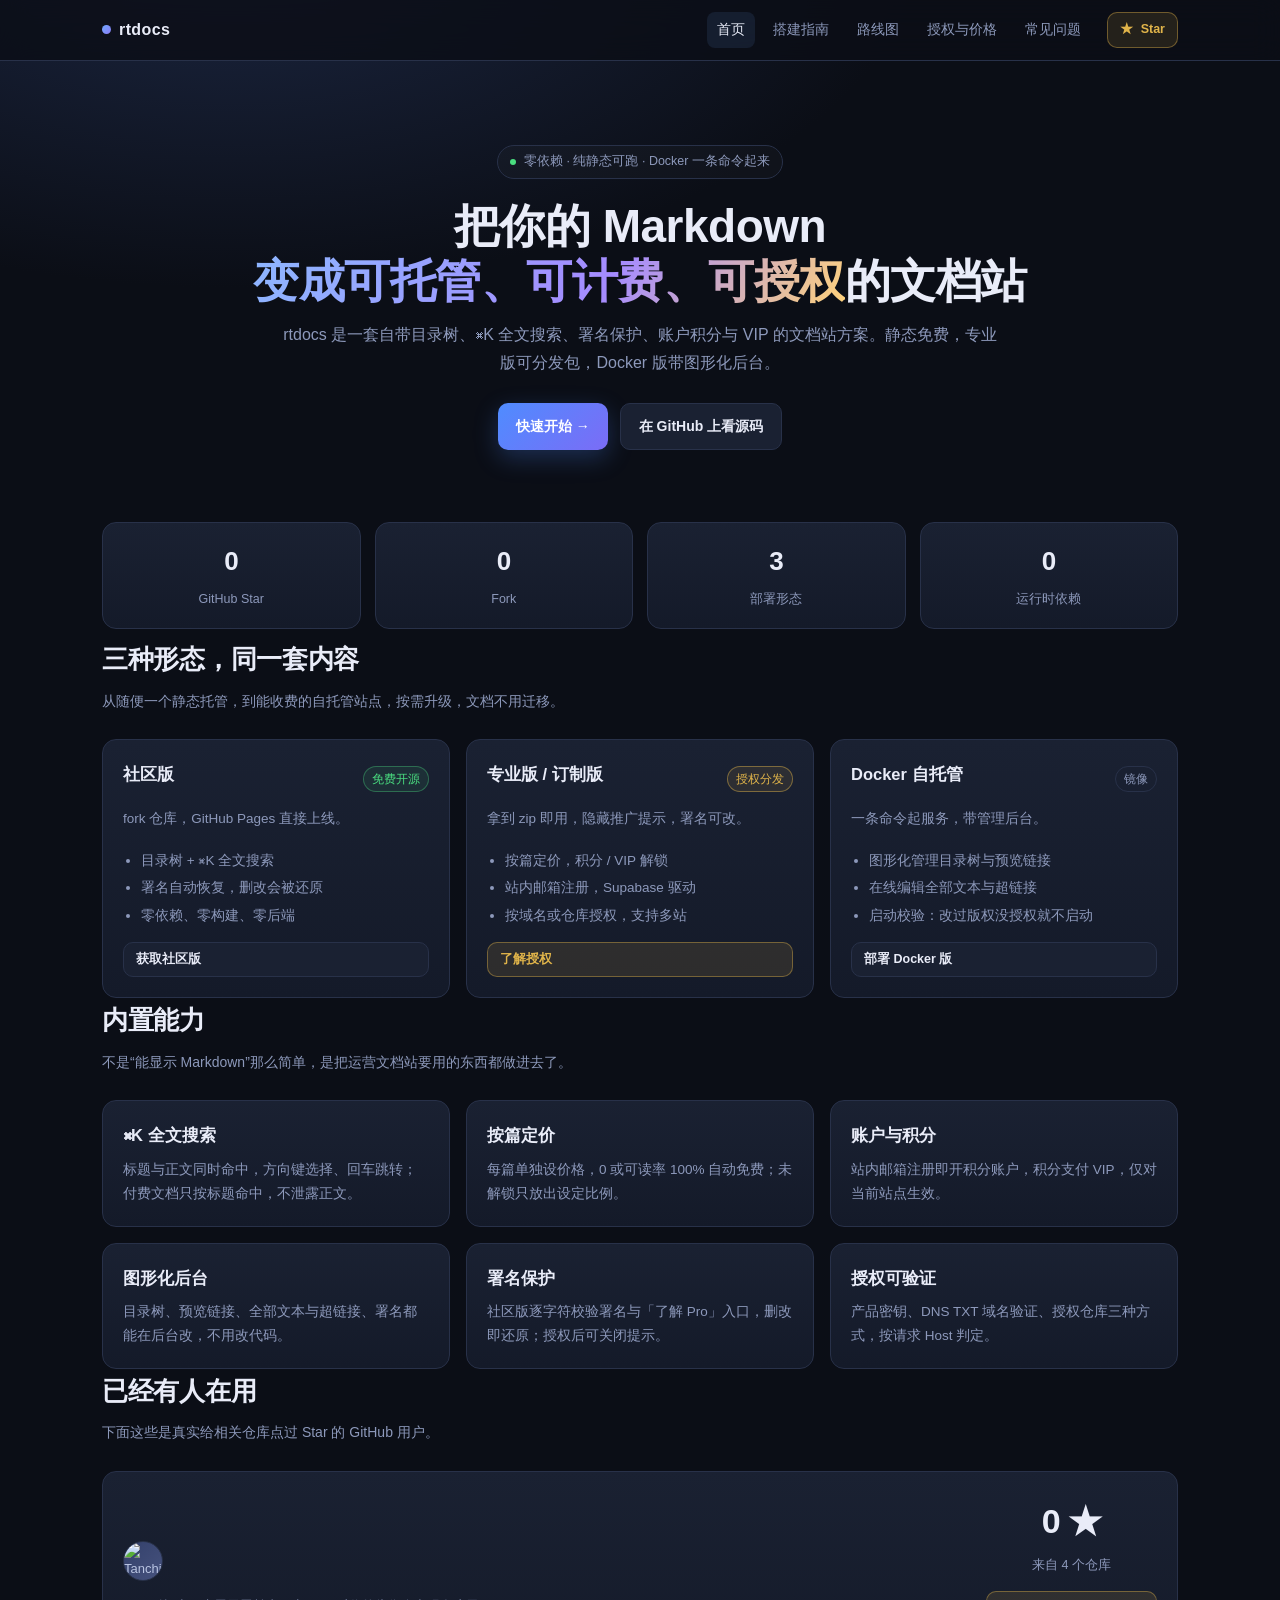
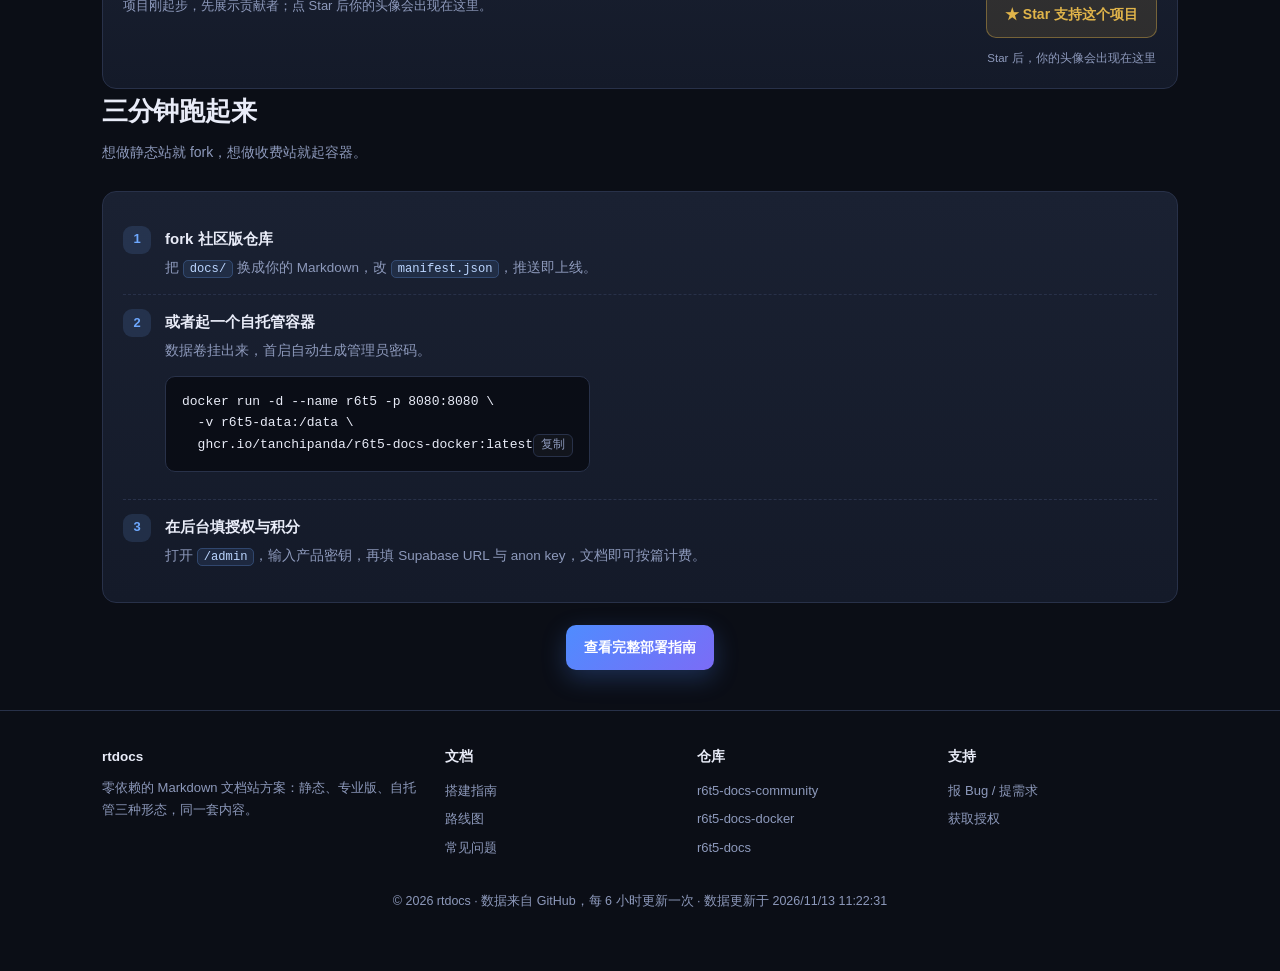
==== index.html @ aa40203c "feat: 项目官网首版 - 首页：定位、实时数字、三形态、特性、Star 墙、三分钟上手 - 内容页：搭建指南、路线图、授权与价格、常见问题 - data/repos.json + stats wo" ====
<!DOCTYPE html>
<html lang="zh-CN">
<head>
<meta charset="UTF-8">
<meta name="viewport" content="width=device-width, initial-scale=1.0">
<title>rtdocs · 把 Markdown 变成可托管、可计费、可授权的文档站</title>
<meta name="description" content="rtdocs（r6t5-docs）是一套零依赖的 Markdown 文档站方案：静态免费版、专业版分发包、Docker 自托管版，内置全文搜索、账户积分、VIP 与图形化管理后台。">
<meta property="og:title" content="rtdocs · Markdown 文档站方案">
<meta property="og:description" content="静态 / 专业版 / Docker 三形态，内置搜索、积分与 VIP、管理后台。">
<meta property="og:type" content="website">
<link rel="stylesheet" href="assets/style.css">
</head>
<body>

<nav class="nav">
  <div class="nav-inner">
    <a class="brand" href="index.html"><span class="dot"></span>rtdocs</a>
    <a class="navlink" href="index.html">首页</a>
    <a class="navlink" href="guide.html">搭建指南</a>
    <a class="navlink" href="roadmap.html">路线图</a>
    <a class="navlink" href="pricing.html">授权与价格</a>
    <a class="navlink" href="faq.html">常见问题</a>
    <a class="btn sm gold ghbtn" id="starBtn" href="https://github.com/TanchiPanda/r6t5-docs-community" target="_blank" rel="noopener">★ <span id="starBtnNum">Star</span></a>
  </div>
</nav>

<header class="hero wrap">
  <span class="pill"><span class="live"></span>零依赖 · 纯静态可跑 · Docker 一条命令起来</span>
  <h1>把你的 Markdown<br><span class="grad">变成可托管、可计费、可授权</span>的文档站</h1>
  <p class="lede">rtdocs 是一套自带目录树、⌘K 全文搜索、署名保护、账户积分与 VIP 的文档站方案。静态免费，专业版可分发包，Docker 版带图形化后台。</p>
  <div class="cta">
    <a class="btn primary" href="guide.html">快速开始 →</a>
    <a class="btn" href="https://github.com/TanchiPanda/r6t5-docs-community" target="_blank" rel="noopener">在 GitHub 上看源码</a>
  </div>
</header>

<div class="wrap">
  <div class="stats">
    <div class="stat"><b id="statStars">—</b><span>GitHub Star</span></div>
    <div class="stat"><b id="statForks">—</b><span>Fork</span></div>
    <div class="stat"><b>3</b><span>部署形态</span></div>
    <div class="stat"><b>0</b><span>运行时依赖</span></div>
  </div>
</div>

<section class="wrap">
  <div class="sec-head">
    <h2>三种形态，同一套内容</h2>
    <p>从随便一个静态托管，到能收费的自托管站点，按需升级，文档不用迁移。</p>
  </div>
  <div class="grid g3">
    <div class="card edition">
      <div class="top"><h3>社区版</h3><span class="badge free">免费开源</span></div>
      <p>fork 仓库，GitHub Pages 直接上线。</p>
      <ul>
        <li>目录树 + ⌘K 全文搜索</li>
        <li>署名自动恢复，删改会被还原</li>
        <li>零依赖、零构建、零后端</li>
      </ul>
      <a class="btn sm" style="margin-top:auto" href="https://github.com/TanchiPanda/r6t5-docs-community" target="_blank" rel="noopener">获取社区版</a>
    </div>
    <div class="card edition">
      <div class="top"><h3>专业版 / 订制版</h3><span class="badge pro">授权分发</span></div>
      <p>拿到 zip 即用，隐藏推广提示，署名可改。</p>
      <ul>
        <li>按篇定价，积分 / VIP 解锁</li>
        <li>站内邮箱注册，Supabase 驱动</li>
        <li>按域名或仓库授权，支持多站</li>
      </ul>
      <a class="btn sm gold" style="margin-top:auto" href="pricing.html">了解授权</a>
    </div>
    <div class="card edition">
      <div class="top"><h3>Docker 自托管</h3><span class="badge">镜像</span></div>
      <p>一条命令起服务，带管理后台。</p>
      <ul>
        <li>图形化管理目录树与预览链接</li>
        <li>在线编辑全部文本与超链接</li>
        <li>启动校验：改过版权没授权就不启动</li>
      </ul>
      <a class="btn sm" style="margin-top:auto" href="guide.html#docker">部署 Docker 版</a>
    </div>
  </div>
</section>

<section class="wrap">
  <div class="sec-head">
    <h2>内置能力</h2>
    <p>不是“能显示 Markdown”那么简单，是把运营文档站要用的东西都做进去了。</p>
  </div>
  <div class="grid g3">
    <div class="card"><h3>⌘K 全文搜索</h3><p>标题与正文同时命中，方向键选择、回车跳转；付费文档只按标题命中，不泄露正文。</p></div>
    <div class="card"><h3>按篇定价</h3><p>每篇单独设价格，0 或可读率 100% 自动免费；未解锁只放出设定比例。</p></div>
    <div class="card"><h3>账户与积分</h3><p>站内邮箱注册即开积分账户，积分支付 VIP，仅对当前站点生效。</p></div>
    <div class="card"><h3>图形化后台</h3><p>目录树、预览链接、全部文本与超链接、署名都能在后台改，不用改代码。</p></div>
    <div class="card"><h3>署名保护</h3><p>社区版逐字符校验署名与「了解 Pro」入口，删改即还原；授权后可关闭提示。</p></div>
    <div class="card"><h3>授权可验证</h3><p>产品密钥、DNS TXT 域名验证、授权仓库三种方式，按请求 Host 判定。</p></div>
  </div>
</section>

<section class="wrap">
  <div class="sec-head">
    <h2>已经有人在用</h2>
    <p>下面这些是真实给相关仓库点过 Star 的 GitHub 用户。</p>
  </div>
  <div class="card starwrap">
    <div>
      <div class="avatars" id="avatarWall">
        <div class="av">…</div>
      </div>
      <p style="color:var(--muted);font-size:13px;margin:14px 0 0" id="starHint">正在读取 Star 数据…</p>
    </div>
    <div style="text-align:center">
      <div style="font-size:34px;font-weight:700;letter-spacing:-1px"><span id="wallStars">—</span> ★</div>
      <p style="color:var(--muted);font-size:12.5px;margin:4px 0 14px">来自 <span id="repoCount">4</span> 个仓库</p>
      <a class="btn gold" href="https://github.com/TanchiPanda/r6t5-docs-community" target="_blank" rel="noopener">★ Star 支持这个项目</a>
      <p style="color:var(--muted);font-size:11.5px;margin:10px 0 0">Star 后，你的头像会出现在这里</p>
    </div>
  </div>
</section>

<section class="wrap">
  <div class="sec-head">
    <h2>三分钟跑起来</h2>
    <p>想做静态站就 fork，想做收费站就起容器。</p>
  </div>
  <div class="card steps">
    <div class="step"><div class="n">1</div><div><h4>fork 社区版仓库</h4><p>把 <code>docs/</code> 换成你的 Markdown，改 <code>manifest.json</code>，推送即上线。</p></div></div>
    <div class="step"><div class="n">2</div><div><h4>或者起一个自托管容器</h4><p>数据卷挂出来，首启自动生成管理员密码。</p>
<pre>docker run -d --name r6t5 -p 8080:8080 \
  -v r6t5-data:/data \
  ghcr.io/tanchipanda/r6t5-docs-docker:latest<span class="cp" data-copy="docker run -d --name r6t5 -p 8080:8080 -v r6t5-data:/data ghcr.io/tanchipanda/r6t5-docs-docker:latest">复制</span></pre>
    </div></div>
    <div class="step"><div class="n">3</div><div><h4>在后台填授权与积分</h4><p>打开 <code>/admin</code>，输入产品密钥，再填 Supabase URL 与 anon key，文档即可按篇计费。</p></div></div>
  </div>
  <div class="cta" style="margin-top:22px"><a class="btn primary" href="guide.html">查看完整部署指南</a></div>
</section>

<footer>
  <div class="wrap">
    <div class="foot-grid">
      <div>
        <h5>rtdocs</h5>
        <p style="margin:0;font-size:13px">零依赖的 Markdown 文档站方案：静态、专业版、自托管三种形态，同一套内容。</p>
      </div>
      <div><h5>文档</h5>
        <a href="guide.html">搭建指南</a><a href="roadmap.html">路线图</a><a href="faq.html">常见问题</a>
      </div>
      <div><h5>仓库</h5>
        <a href="https://github.com/TanchiPanda/r6t5-docs-community" target="_blank" rel="noopener">r6t5-docs-community</a>
        <a href="https://github.com/TanchiPanda/r6t5-docs-docker" target="_blank" rel="noopener">r6t5-docs-docker</a>
        <a href="https://github.com/TanchiPanda/r6t5-docs" target="_blank" rel="noopener">r6t5-docs</a>
      </div>
      <div><h5>支持</h5>
        <a href="https://github.com/TanchiPanda/r6t5-docs-community/issues/new/choose" target="_blank" rel="noopener">报 Bug / 提需求</a>
        <a href="pricing.html">获取授权</a>
      </div>
    </div>
    <div class="copy">© 2026 rtdocs · 数据来自 GitHub，每 6 小时更新一次 · <span id="updatedAt"></span></div>
  </div>
</footer>

<script src="assets/site.js"></script>
</body>
</html>
---- assets/style.css ----
:root{
  --bg:#0b0e16; --bg-soft:#10141f; --panel:#141a29; --panel-2:#1a2132;
  --line:#283149; --text:#e9ecf8; --muted:#8d99bb; --accent:#6ea8fe; --accent-2:#8b7cf6;
  --gold:#e0b44a; --green:#4ade80; --radius:14px;
}
*{box-sizing:border-box}
html{scroll-behavior:smooth}
body{
  margin:0;background:radial-gradient(1200px 620px at 18% -8%,#1c2743 0%,var(--bg) 58%) fixed,var(--bg);
  color:var(--text);font-family:-apple-system,BlinkMacSystemFont,"PingFang SC","Microsoft YaHei",sans-serif;
  line-height:1.75;-webkit-font-smoothing:antialiased;
}
a{color:var(--accent);text-decoration:none}
a:hover{text-decoration:underline}
code{background:rgba(110,168,254,.1);border:1px solid rgba(110,168,254,.24);border-radius:5px;padding:1px 6px;font-size:.9em;color:#bcd6ff}
.wrap{max-width:1120px;margin:0 auto;padding:0 22px}
/* nav */
.nav{position:sticky;top:0;z-index:50;backdrop-filter:blur(14px);background:rgba(11,14,22,.82);border-bottom:1px solid var(--line)}
.nav-inner{max-width:1120px;margin:0 auto;padding:12px 22px;display:flex;align-items:center;gap:8px}
.brand{font-weight:700;letter-spacing:.4px;color:var(--text);display:flex;align-items:center;gap:8px;margin-right:auto}
.brand .dot{width:9px;height:9px;border-radius:50%;background:linear-gradient(135deg,var(--accent),var(--accent-2))}
.nav a.navlink{color:var(--muted);font-size:13.5px;padding:6px 10px;border-radius:8px}
.nav a.navlink:hover,.nav a.navlink.active{color:var(--text);background:rgba(110,168,254,.1);text-decoration:none}
.nav .ghbtn{margin-left:8px}
/* buttons */
.btn{display:inline-flex;align-items:center;gap:8px;padding:10px 18px;border-radius:10px;font-size:14px;font-weight:600;border:1px solid var(--line);color:var(--text);background:var(--panel-2);text-decoration:none;cursor:pointer}
.btn:hover{text-decoration:none;border-color:#3a466a}
.btn.primary{background:linear-gradient(135deg,#4f8cff,#7b6cf6);border:none;color:#fff;box-shadow:0 8px 24px rgba(79,140,255,.26)}
.btn.gold{background:rgba(224,180,74,.12);border-color:rgba(224,180,74,.4);color:var(--gold)}
.btn.sm{padding:6px 12px;font-size:12.5px}
/* hero */
.hero{padding:84px 0 26px;text-align:center}
.pill{display:inline-flex;align-items:center;gap:8px;font-size:12.5px;color:var(--muted);border:1px solid var(--line);border-radius:999px;padding:5px 12px;background:rgba(255,255,255,.02)}
.pill .live{width:6px;height:6px;border-radius:50%;background:var(--green)}
h1{font-size:46px;line-height:1.2;margin:20px 0 12px;letter-spacing:-.5px}
h1 .grad{background:linear-gradient(120deg,#8db6ff,#a58bff 60%,#ffd27a);-webkit-background-clip:text;background-clip:text;color:transparent}
.lede{color:var(--muted);font-size:16px;max-width:720px;margin:0 auto}
.cta{display:flex;gap:12px;justify-content:center;margin:26px 0 8px;flex-wrap:wrap}
/* stats */
.stats{display:grid;grid-template-columns:repeat(4,1fr);gap:14px;margin:38px 0 8px}
.stat{background:linear-gradient(180deg,var(--panel-2),var(--panel));border:1px solid var(--line);border-radius:var(--radius);padding:16px;text-align:center}
.stat b{display:block;font-size:26px;font-weight:700;letter-spacing:-.5px}
.stat span{font-size:12.5px;color:var(--muted)}
/* sections */
section{padding:54px 0}
.sec-head{margin-bottom:26px}
.sec-head h2{font-size:26px;margin:0 0 6px;letter-spacing:-.3px}
.sec-head p{color:var(--muted);margin:0;font-size:14px}
.grid{display:grid;gap:16px}
.g2{grid-template-columns:repeat(2,1fr)}
.g3{grid-template-columns:repeat(3,1fr)}
.g4{grid-template-columns:repeat(4,1fr)}
.card{background:linear-gradient(180deg,var(--panel-2),var(--panel));border:1px solid var(--line);border-radius:var(--radius);padding:20px}
.card h3{margin:0 0 8px;font-size:16.5px}
.card p{color:var(--muted);font-size:13.5px;margin:0}
.badge{display:inline-block;font-size:11.5px;padding:2px 8px;border-radius:999px;border:1px solid var(--line);color:var(--muted)}
.badge.pro{color:var(--gold);border-color:rgba(224,180,74,.45);background:rgba(224,180,74,.1)}
.badge.free{color:var(--green);border-color:rgba(74,222,128,.35);background:rgba(74,222,128,.08)}
/* editions */
.edition{display:flex;flex-direction:column;gap:10px}
.edition .top{display:flex;justify-content:space-between;align-items:center;gap:8px}
.edition ul{margin:4px 0 0;padding-left:18px;color:var(--muted);font-size:13.5px}
.edition li{margin:4px 0}
/* star wall */
.starwrap{display:flex;align-items:center;gap:26px;flex-wrap:wrap;justify-content:space-between}
.avatars{display:flex;flex-wrap:wrap;gap:9px;max-width:660px}
.av{width:40px;height:40px;border-radius:50%;border:1px solid var(--line);background:linear-gradient(135deg,#33406b,#46527d);display:flex;align-items:center;justify-content:center;font-size:13px;color:#b9c4e2;overflow:hidden;position:relative}
.av img{width:100%;height:100%;object-fit:cover;display:block}
.av.more{font-size:12.5px;color:var(--muted)}
.av:hover{transform:translateY(-2px);box-shadow:0 6px 18px rgba(0,0,0,.35)}
/* steps */
.steps{counter-reset:s}
.step{display:flex;gap:14px;align-items:flex-start;padding:14px 0;border-bottom:1px dashed var(--line)}
.step:last-child{border-bottom:none}
.step .n{flex:0 0 28px;height:28px;border-radius:9px;background:rgba(110,168,254,.14);color:var(--accent);font-weight:700;font-size:13px;display:flex;align-items:center;justify-content:center}
.step h4{margin:0 0 4px;font-size:15px}
.step p{margin:0;color:var(--muted);font-size:13.5px}
pre{background:#0a0d16;border:1px solid var(--line);border-radius:10px;padding:14px 16px;overflow:auto;font-size:13px;line-height:1.65}
pre .cp{float:right;font-size:11.5px;color:var(--muted);border:1px solid var(--line);border-radius:6px;padding:1px 7px;cursor:pointer;background:rgba(255,255,255,.03)}
/* timeline */
.tl{position:relative;padding-left:24px}
.tl::before{content:"";position:absolute;left:8px;top:6px;bottom:6px;width:2px;background:var(--line)}
.tli{position:relative;padding-bottom:22px}
.tli::before{content:"";position:absolute;left:-22px;top:6px;width:11px;height:11px;border-radius:50%;background:var(--accent);box-shadow:0 0 0 3px rgba(110,168,254,.15)}
.tli.done::before{background:var(--green);box-shadow:0 0 0 3px rgba(74,222,128,.16)}
.tli.plan::before{background:var(--muted);box-shadow:0 0 0 3px rgba(141,153,187,.14)}
.tli h4{margin:0 0 4px;font-size:15px}
.tli p{margin:0;color:var(--muted);font-size:13.5px}
/* table */
table{width:100%;border-collapse:collapse;font-size:13.5px}
th,td{border:1px solid var(--line);padding:11px 14px;text-align:left}
th{background:rgba(255,255,255,.03);color:var(--muted);font-weight:600}
td.y{color:var(--green)}
td.n{color:#6b7694}
/* faq */
details{background:var(--panel);border:1px solid var(--line);border-radius:12px;padding:14px 18px;margin-bottom:10px}
details[open]{border-color:#3a466a}
summary{cursor:pointer;font-weight:600;font-size:14.5px}
details p{color:var(--muted);font-size:13.5px;margin:10px 0 0}
footer{border-top:1px solid var(--line);margin-top:40px;padding:34px 0 60px;color:var(--muted);font-size:13px}
.foot-grid{display:grid;grid-template-columns:1.4fr 1fr 1fr 1fr;gap:22px}
.foot-grid h5{color:var(--text);font-size:13.5px;margin:0 0 8px}
.foot-grid a{display:block;color:var(--muted);font-size:13px;padding:3px 0}
.copy{text-align:center;margin-top:28px;font-size:12.5px}
@media (max-width:920px){
  h1{font-size:32px}
  .stats{grid-template-columns:repeat(2,1fr)}
  .g2,.g3,.g4{grid-template-columns:1fr}
  .foot-grid{grid-template-columns:1fr 1fr}
  .nav a.navlink:nth-child(n+3){display:none}
}
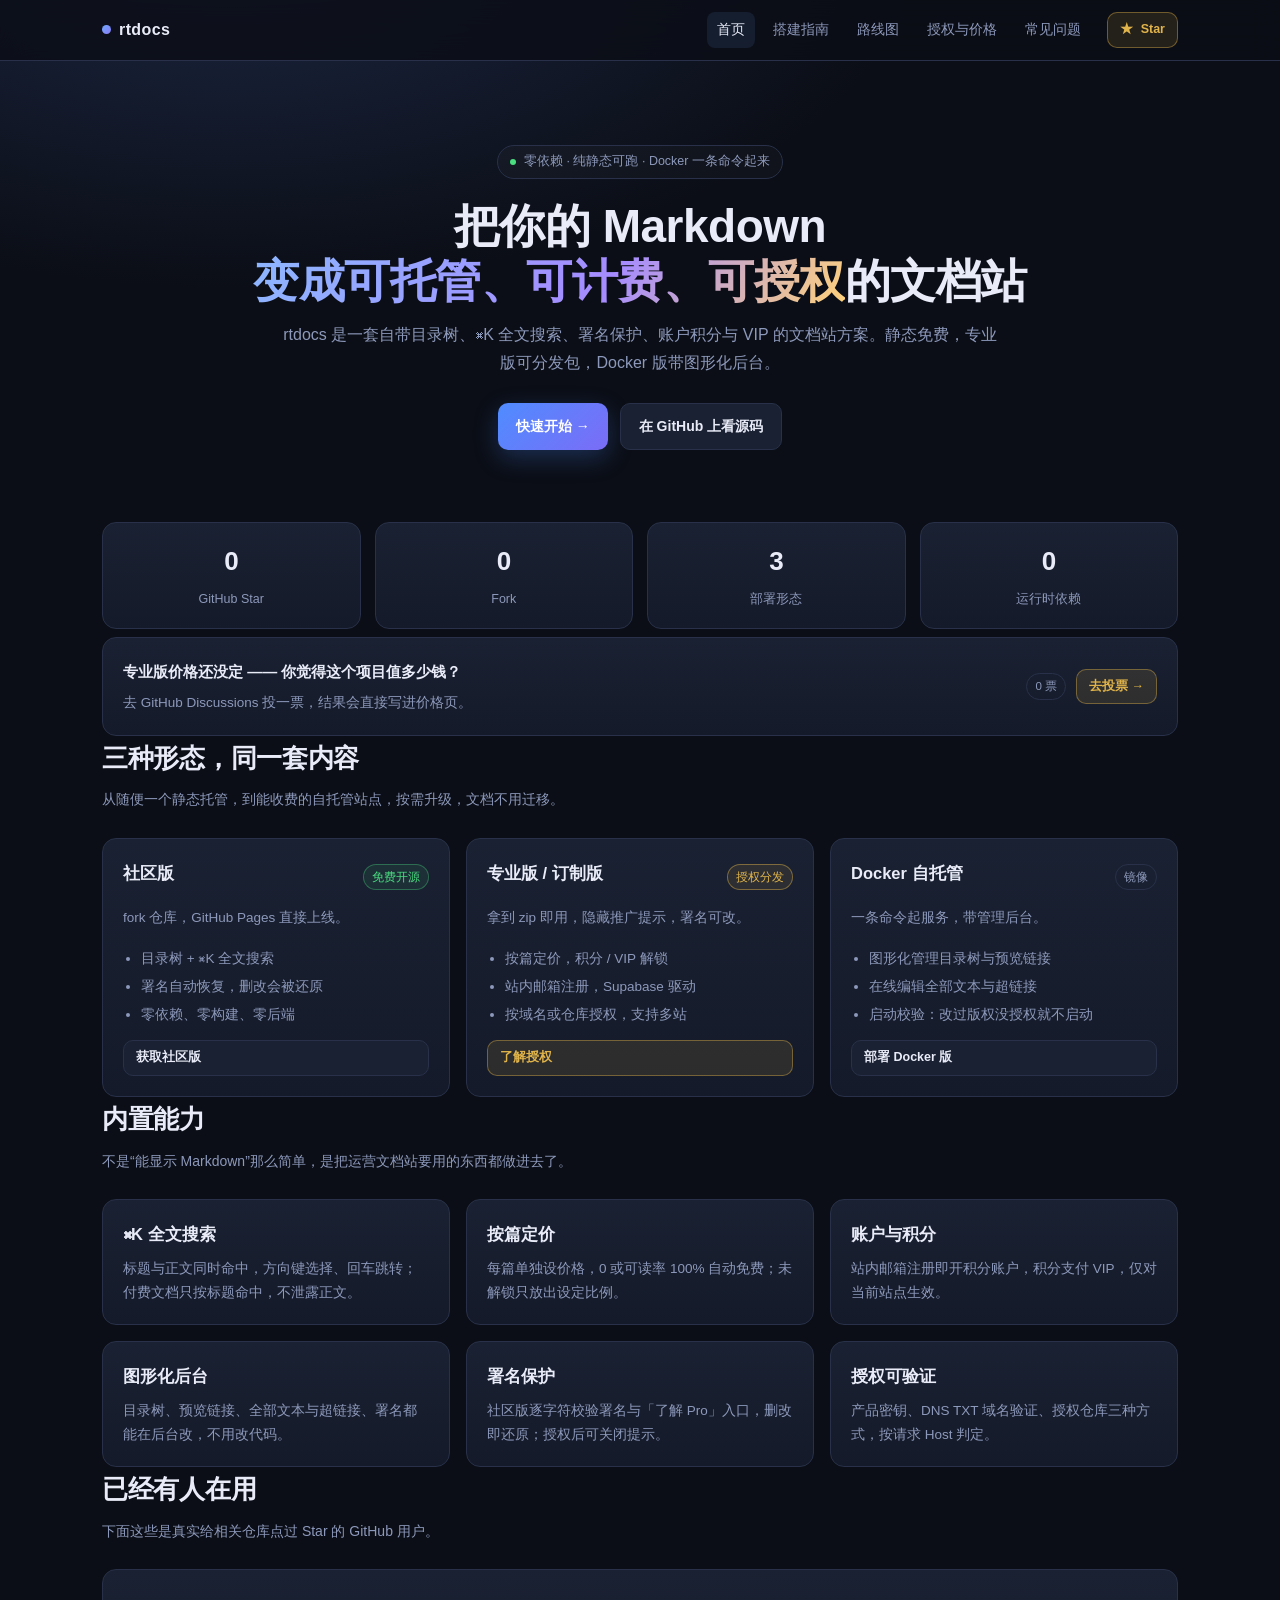
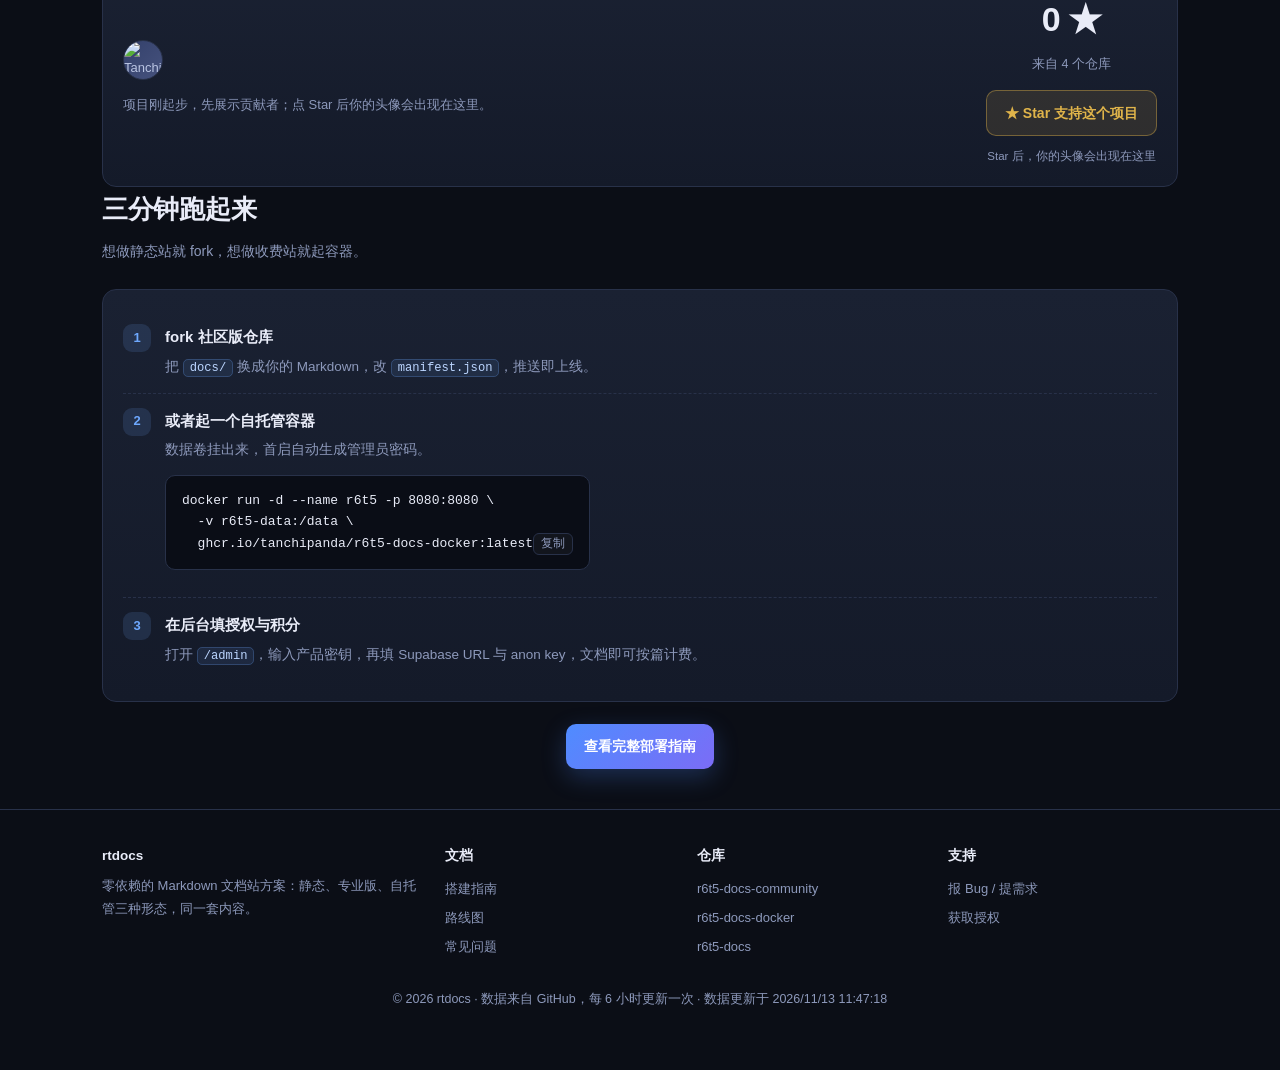
==== commit bcb53e4b: "feat: 首页增加价格投票入口 - 三形态区块上方加一条横幅：价格未定 + 实时票数 + 去投票按钮 - 投票数据复用 data/poll.json，与价格页同源" ====
--- a/index.html
+++ b/index.html
@@ -40,6 +40,19 @@
     <div class="stat"><b id="statForks">—</b><span>Fork</span></div>
     <div class="stat"><b>3</b><span>部署形态</span></div>
     <div class="stat"><b>0</b><span>运行时依赖</span></div>
+  </div>
+</div>
+
+<div class="wrap">
+  <div class="card" style="margin-top:6px;display:flex;align-items:center;gap:16px;justify-content:space-between;flex-wrap:wrap">
+    <div>
+      <b style="font-size:15px">专业版价格还没定 —— 你觉得这个项目值多少钱？</b>
+      <p style="color:var(--muted);font-size:13.5px;margin:5px 0 0">去 GitHub Discussions 投一票，结果会直接写进价格页。</p>
+    </div>
+    <div style="display:flex;align-items:center;gap:10px">
+      <span class="badge" id="pollTeaserVotes">投票中</span>
+      <a class="btn sm gold" href="pricing.html#poll">去投票 →</a>
+    </div>
   </div>
 </div>
 
--- a/assets/style.css
+++ b/assets/style.css
@@ -97,6 +97,14 @@
 details[open]{border-color:#3a466a}
 summary{cursor:pointer;font-weight:600;font-size:14.5px}
 details p{color:var(--muted);font-size:13.5px;margin:10px 0 0}
+/* poll */
+.poll-row{margin:10px 0}
+.poll-head{display:flex;justify-content:space-between;font-size:13.5px;margin-bottom:5px}
+.poll-head b{font-weight:600}
+.poll-head span{color:var(--muted);font-variant-numeric:tabular-nums}
+.poll-bar{height:8px;border-radius:6px;background:rgba(255,255,255,.06);overflow:hidden}
+.poll-fill{height:100%;border-radius:6px;background:linear-gradient(90deg,#4f8cff,#7b6cf6);transition:width .6s ease}
+.poll-empty{color:var(--muted);font-size:13.5px}
 footer{border-top:1px solid var(--line);margin-top:40px;padding:34px 0 60px;color:var(--muted);font-size:13px}
 .foot-grid{display:grid;grid-template-columns:1.4fr 1fr 1fr 1fr;gap:22px}
 .foot-grid h5{color:var(--text);font-size:13.5px;margin:0 0 8px}
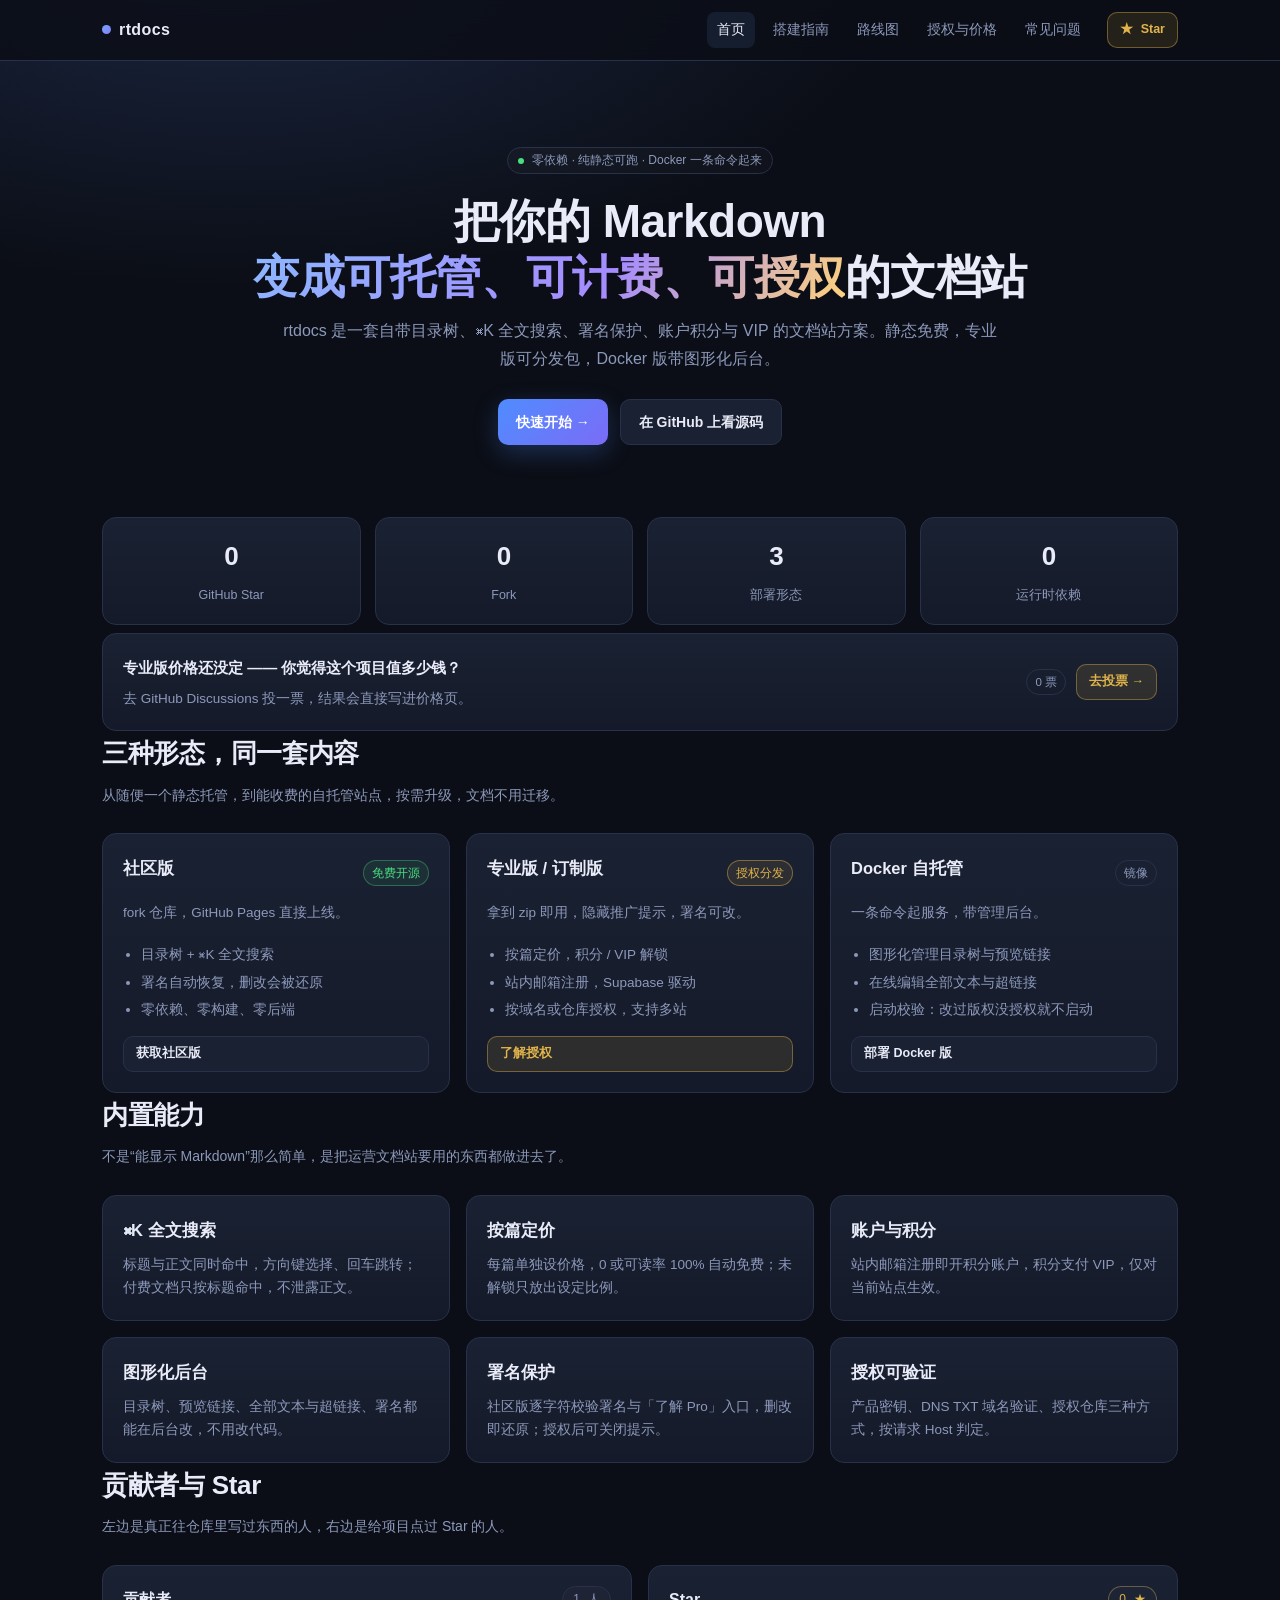
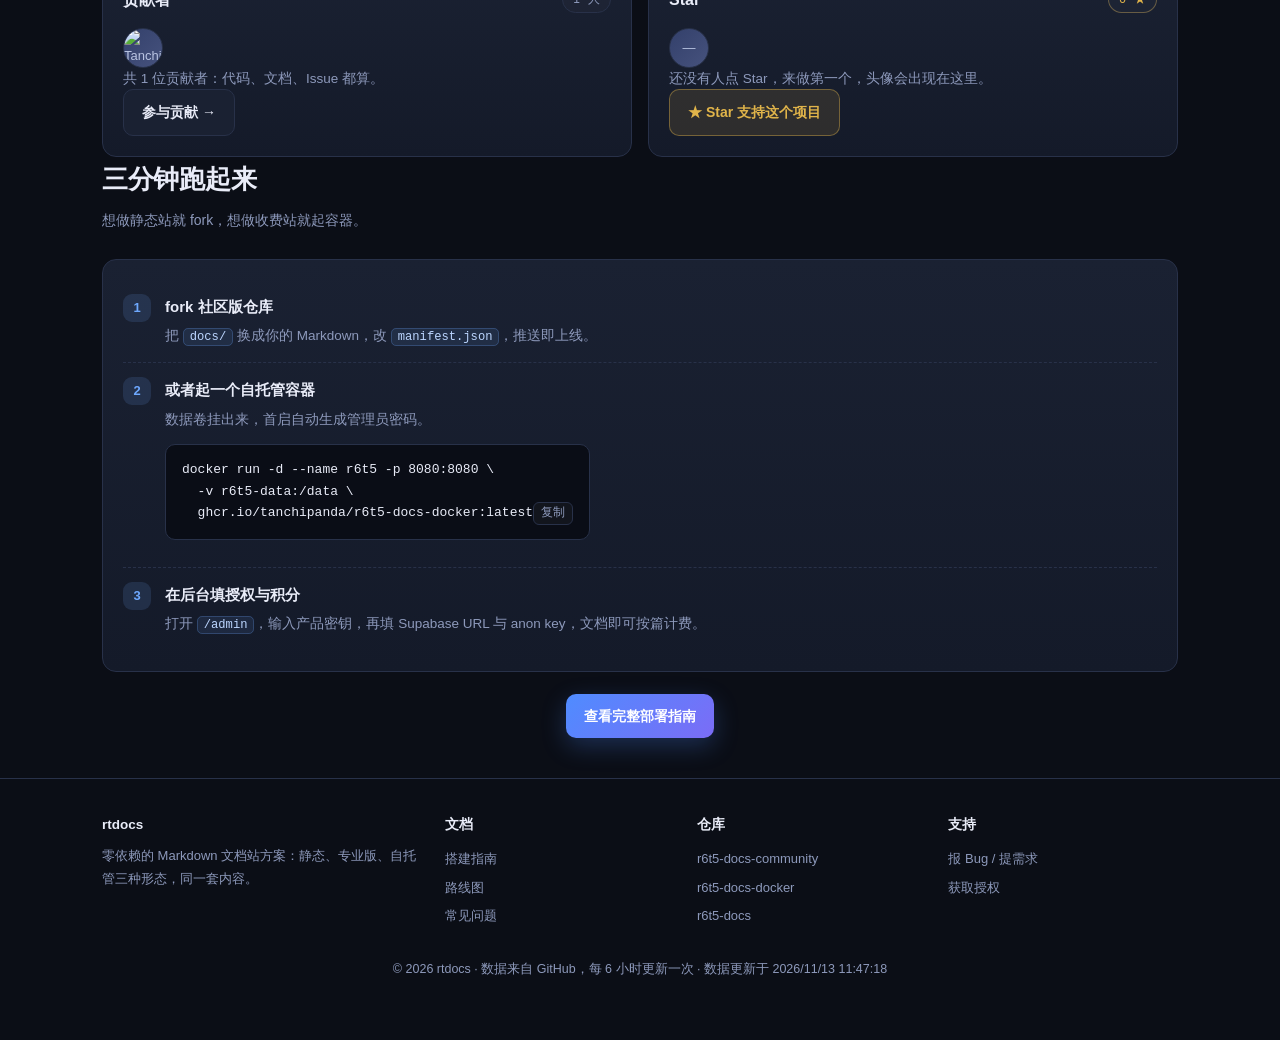
==== commit baceeb5a: "feat: 首页拆成贡献者墙与 Star 墙 - 左侧贡献者：所有仓库 contributor 去重，最多展示 24 个，多余显示 +N - 右侧 Star：仅统计真正点过 Star 的用户，空态给「" ====
--- a/index.html
+++ b/index.html
@@ -112,21 +112,28 @@
 
 <section class="wrap">
   <div class="sec-head">
-    <h2>已经有人在用</h2>
-    <p>下面这些是真实给相关仓库点过 Star 的 GitHub 用户。</p>
+    <h2>贡献者与 Star</h2>
+    <p>左边是真正往仓库里写过东西的人，右边是给项目点过 Star 的人。</p>
   </div>
-  <div class="card starwrap">
-    <div>
-      <div class="avatars" id="avatarWall">
-        <div class="av">…</div>
+  <div class="wallgrid" style="margin-top:18px">
+    <div class="card wall">
+      <div class="wall-head">
+        <b>贡献者</b>
+        <span class="pill"><span id="contribCount">—</span> 人</span>
       </div>
-      <p style="color:var(--muted);font-size:13px;margin:14px 0 0" id="starHint">正在读取 Star 数据…</p>
+      <div class="avatars" id="contribWall"><div class="av">…</div></div>
+      <p class="wall-hint" id="contribHint">正在读取贡献者…</p>
+      <a class="btn ghost" href="https://github.com/TanchiPanda/r6t5-docs-community/issues" target="_blank" rel="noopener">参与贡献 →</a>
     </div>
-    <div style="text-align:center">
-      <div style="font-size:34px;font-weight:700;letter-spacing:-1px"><span id="wallStars">—</span> ★</div>
-      <p style="color:var(--muted);font-size:12.5px;margin:4px 0 14px">来自 <span id="repoCount">4</span> 个仓库</p>
+
+    <div class="card wall">
+      <div class="wall-head">
+        <b>Star</b>
+        <span class="pill gold"><span id="starCount">—</span> ★</span>
+      </div>
+      <div class="avatars" id="starWall"><div class="av">…</div></div>
+      <p class="wall-hint" id="starHint">正在读取 Star 数据…</p>
       <a class="btn gold" href="https://github.com/TanchiPanda/r6t5-docs-community" target="_blank" rel="noopener">★ Star 支持这个项目</a>
-      <p style="color:var(--muted);font-size:11.5px;margin:10px 0 0">Star 后，你的头像会出现在这里</p>
     </div>
   </div>
 </section>
--- a/assets/style.css
+++ b/assets/style.css
@@ -63,6 +63,14 @@
 .edition li{margin:4px 0}
 /* star wall */
 .starwrap{display:flex;align-items:center;gap:26px;flex-wrap:wrap;justify-content:space-between}
+.wallgrid{display:grid;grid-template-columns:1fr 1fr;gap:16px}
+@media (max-width:820px){.wallgrid{grid-template-columns:1fr}}
+.wall{padding:20px}
+.wall-head{display:flex;align-items:center;justify-content:space-between;margin-bottom:14px}
+.wall-head b{font-size:16px}
+.pill{font-size:12px;color:var(--muted);border:1px solid var(--line);border-radius:999px;padding:2px 10px}
+.pill.gold{color:var(--gold);border-color:rgba(214,178,94,.4)}
+.wall-hint{color:var(--muted);font-size:12.5px;margin:14px 0 14px;line-height:1.6}
 .avatars{display:flex;flex-wrap:wrap;gap:9px;max-width:660px}
 .av{width:40px;height:40px;border-radius:50%;border:1px solid var(--line);background:linear-gradient(135deg,#33406b,#46527d);display:flex;align-items:center;justify-content:center;font-size:13px;color:#b9c4e2;overflow:hidden;position:relative}
 .av img{width:100%;height:100%;object-fit:cover;display:block}
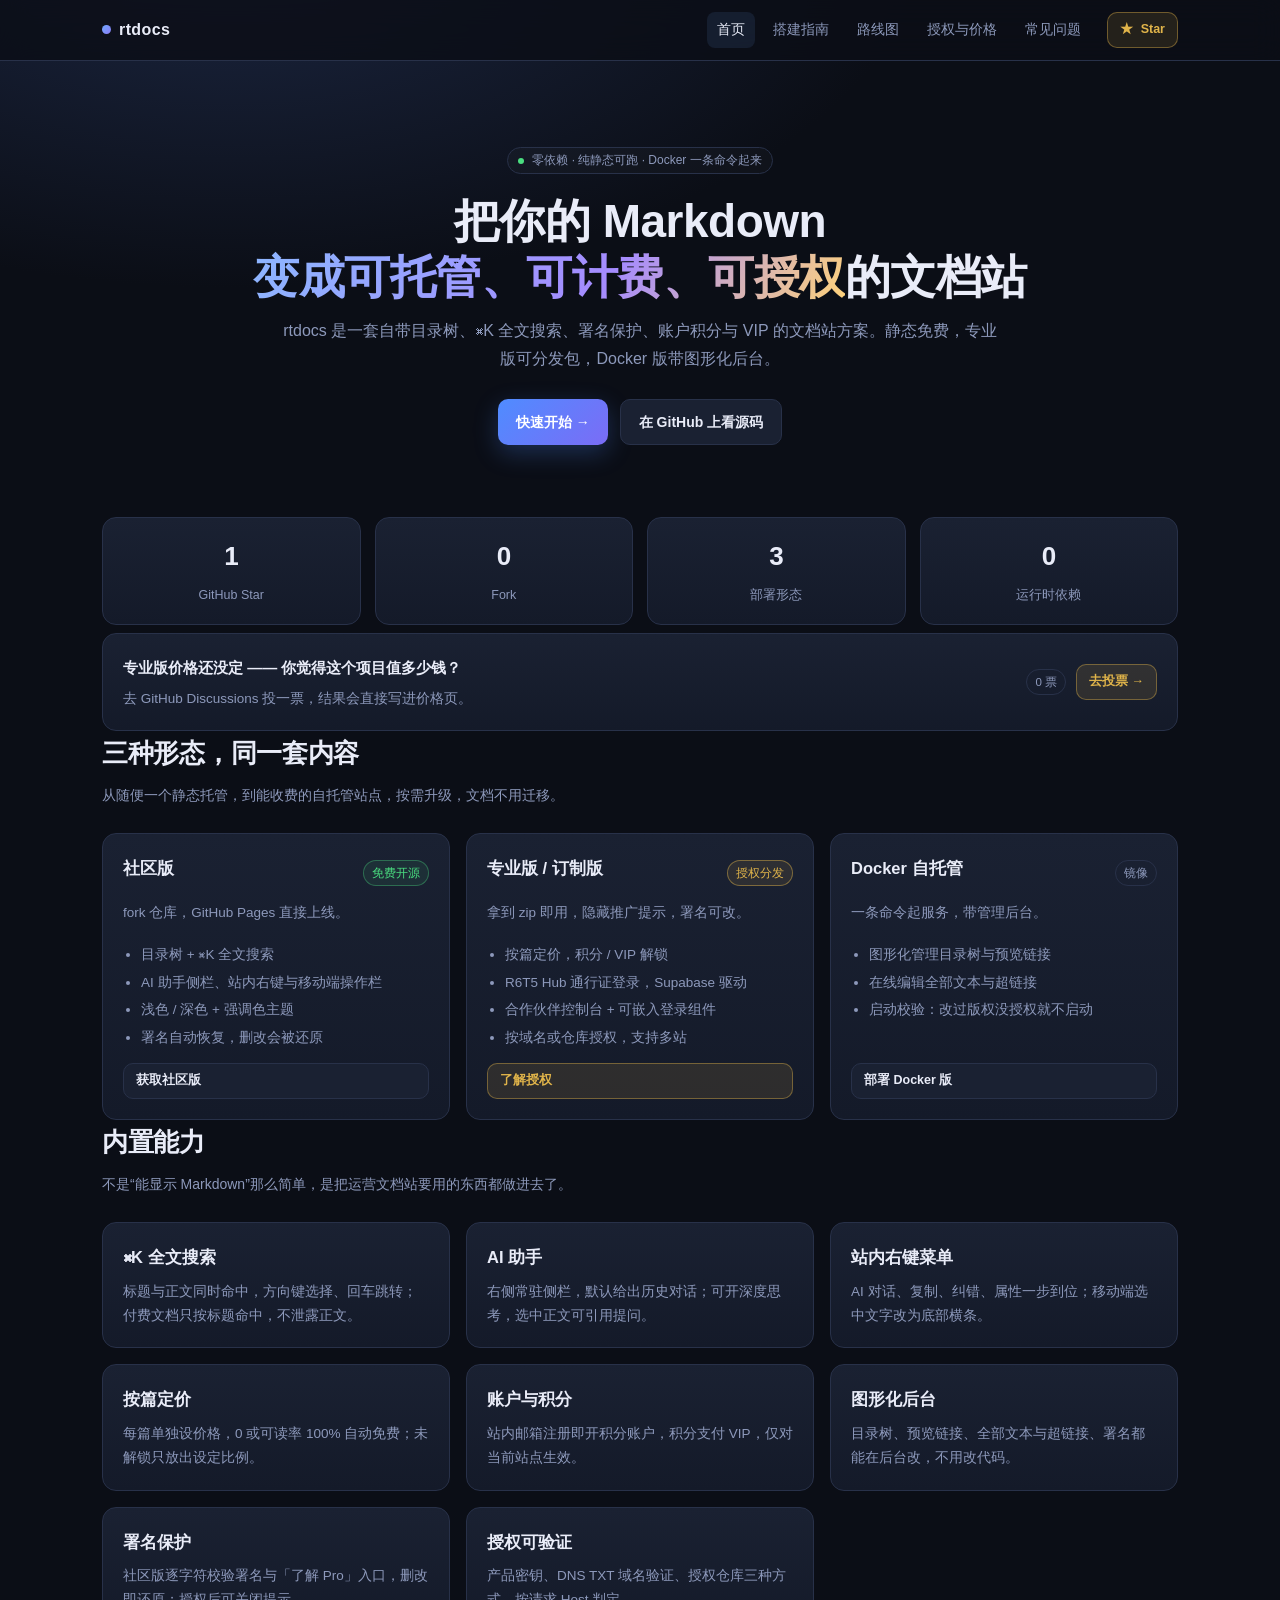
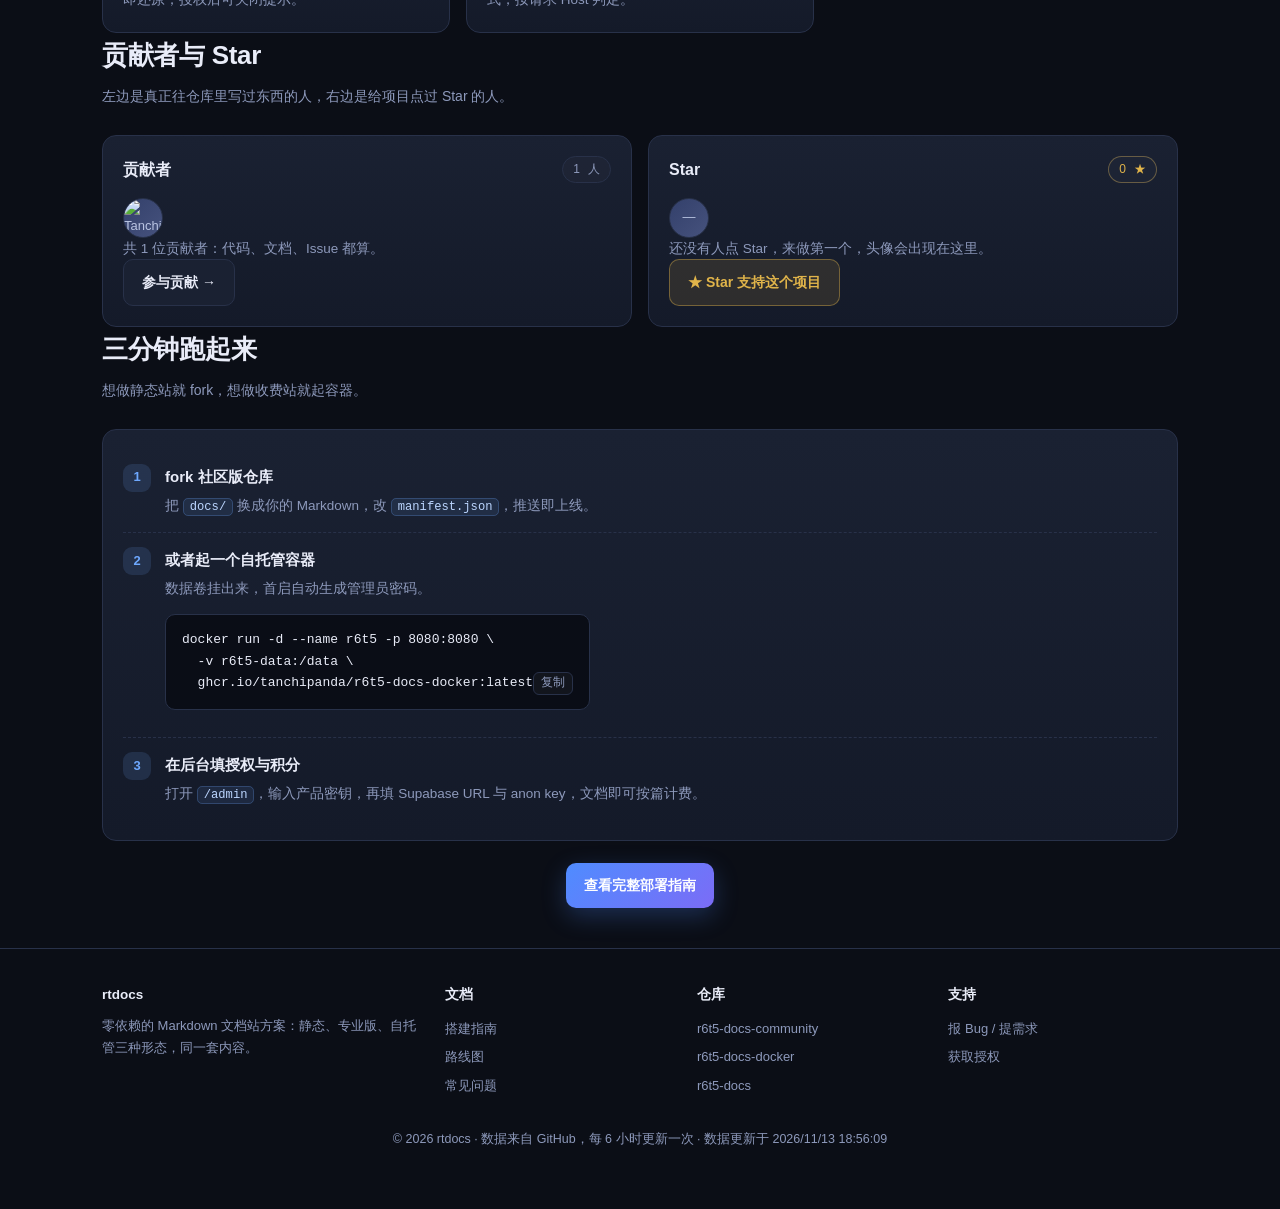
==== commit 38d34bc4: "docs(pricing): 刷新授权与权益对比，补 AI 助手、右键菜单、主题、Hub 账号、合作伙伴控制台" ====
--- a/index.html
+++ b/index.html
@@ -67,8 +67,9 @@
       <p>fork 仓库，GitHub Pages 直接上线。</p>
       <ul>
         <li>目录树 + ⌘K 全文搜索</li>
+        <li>AI 助手侧栏、站内右键与移动端操作栏</li>
+        <li>浅色 / 深色 + 强调色主题</li>
         <li>署名自动恢复，删改会被还原</li>
-        <li>零依赖、零构建、零后端</li>
       </ul>
       <a class="btn sm" style="margin-top:auto" href="https://github.com/TanchiPanda/r6t5-docs-community" target="_blank" rel="noopener">获取社区版</a>
     </div>
@@ -77,7 +78,8 @@
       <p>拿到 zip 即用，隐藏推广提示，署名可改。</p>
       <ul>
         <li>按篇定价，积分 / VIP 解锁</li>
-        <li>站内邮箱注册，Supabase 驱动</li>
+        <li>R6T5 Hub 通行证登录，Supabase 驱动</li>
+        <li>合作伙伴控制台 + 可嵌入登录组件</li>
         <li>按域名或仓库授权，支持多站</li>
       </ul>
       <a class="btn sm gold" style="margin-top:auto" href="pricing.html">了解授权</a>
@@ -102,6 +104,8 @@
   </div>
   <div class="grid g3">
     <div class="card"><h3>⌘K 全文搜索</h3><p>标题与正文同时命中，方向键选择、回车跳转；付费文档只按标题命中，不泄露正文。</p></div>
+    <div class="card"><h3>AI 助手</h3><p>右侧常驻侧栏，默认给出历史对话；可开深度思考，选中正文可引用提问。</p></div>
+    <div class="card"><h3>站内右键菜单</h3><p>AI 对话、复制、纠错、属性一步到位；移动端选中文字改为底部横条。</p></div>
     <div class="card"><h3>按篇定价</h3><p>每篇单独设价格，0 或可读率 100% 自动免费；未解锁只放出设定比例。</p></div>
     <div class="card"><h3>账户与积分</h3><p>站内邮箱注册即开积分账户，积分支付 VIP，仅对当前站点生效。</p></div>
     <div class="card"><h3>图形化后台</h3><p>目录树、预览链接、全部文本与超链接、署名都能在后台改，不用改代码。</p></div>
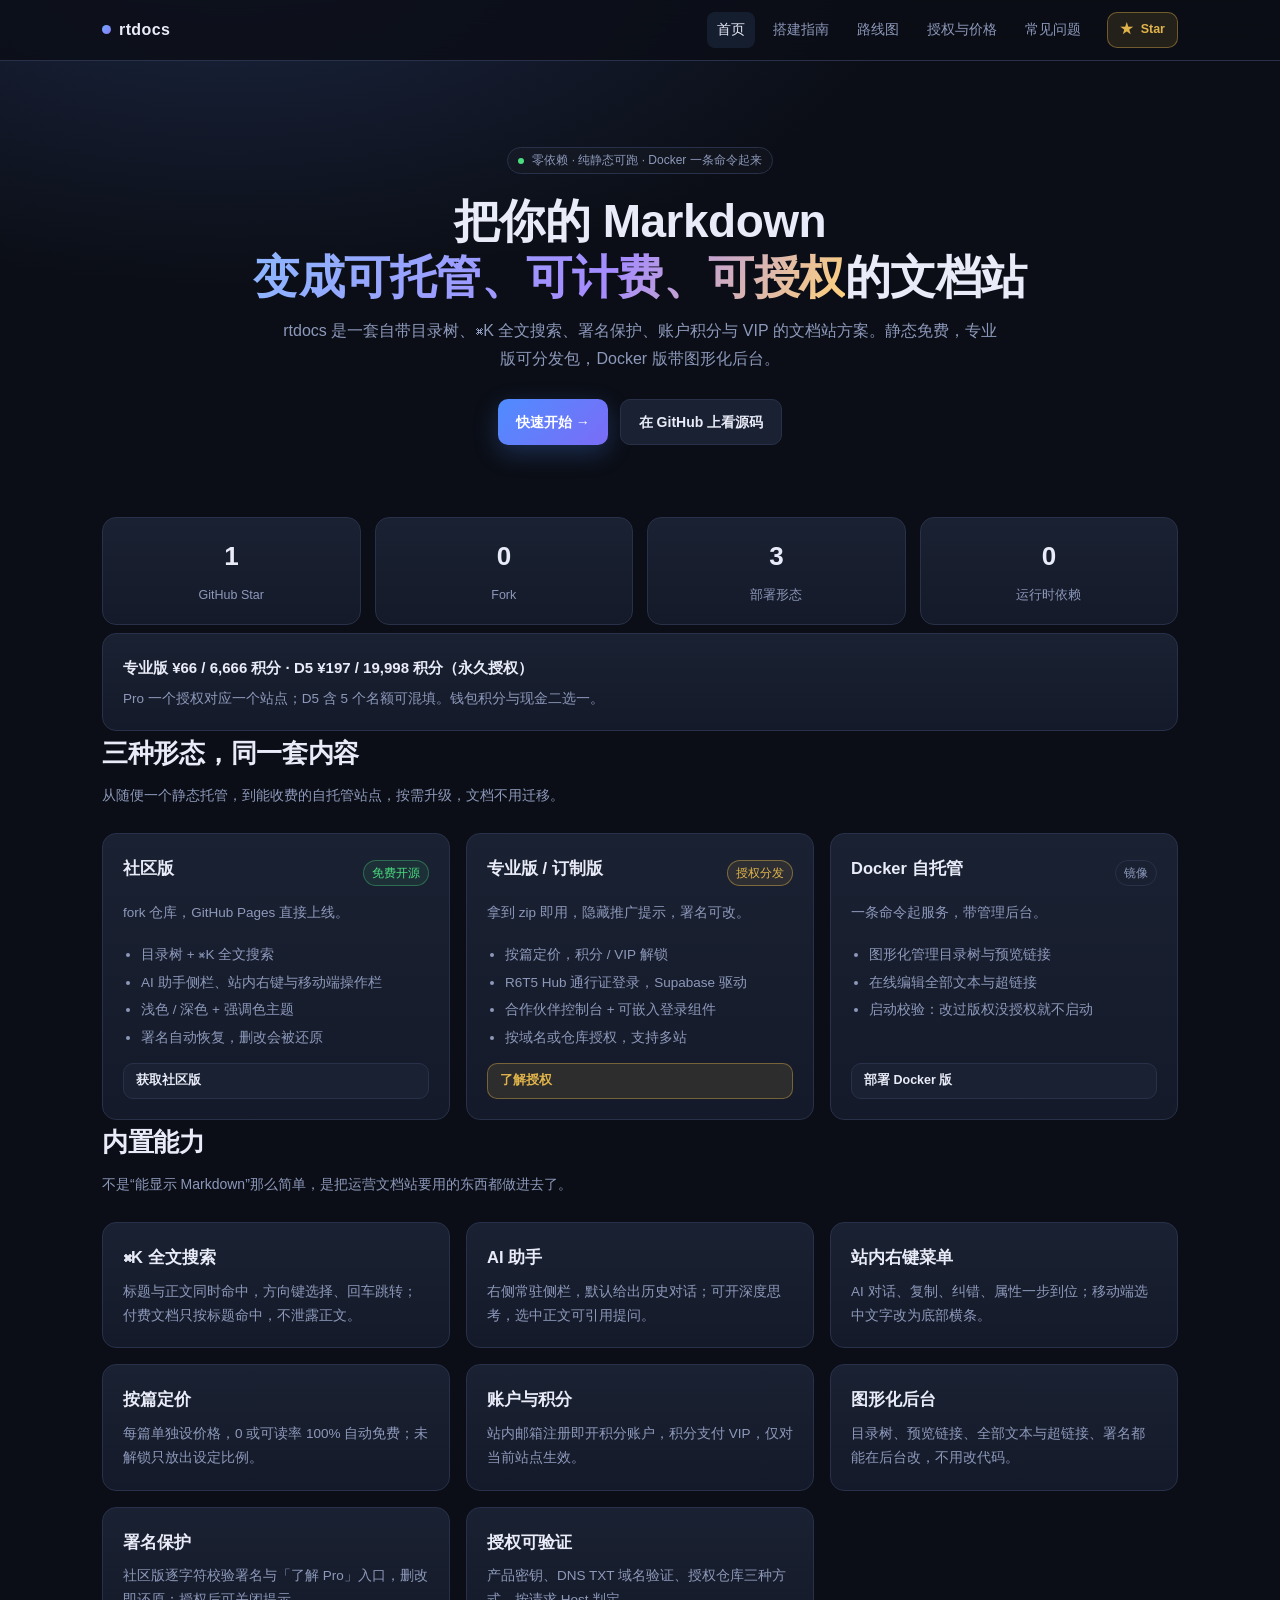
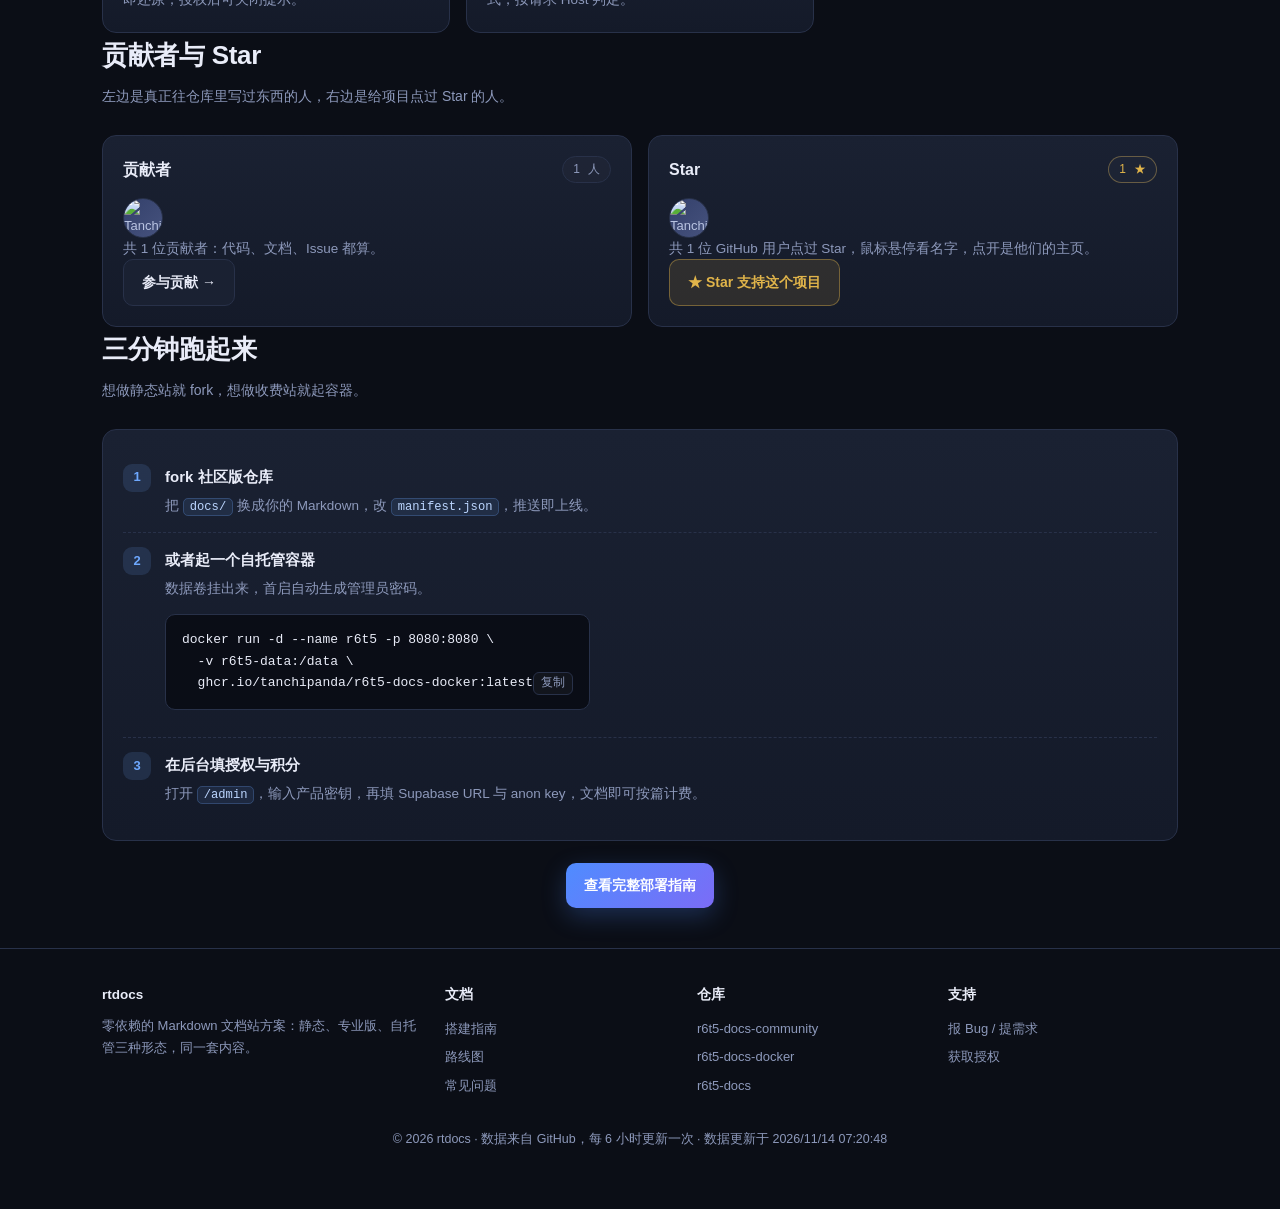
==== commit 807874a0: "feat(pricing): 撤回投票，定价 Pro ¥66/6666 积分、D5 ¥197/19998 积分" ====
--- a/index.html
+++ b/index.html
@@ -46,12 +46,8 @@
 <div class="wrap">
   <div class="card" style="margin-top:6px;display:flex;align-items:center;gap:16px;justify-content:space-between;flex-wrap:wrap">
     <div>
-      <b style="font-size:15px">专业版价格还没定 —— 你觉得这个项目值多少钱？</b>
-      <p style="color:var(--muted);font-size:13.5px;margin:5px 0 0">去 GitHub Discussions 投一票，结果会直接写进价格页。</p>
-    </div>
-    <div style="display:flex;align-items:center;gap:10px">
-      <span class="badge" id="pollTeaserVotes">投票中</span>
-      <a class="btn sm gold" href="pricing.html#poll">去投票 →</a>
+      <b style="font-size:15px">专业版 ¥66 / 6,666 积分 · D5 ¥197 / 19,998 积分（永久授权）</b>
+      <p style="color:var(--muted);font-size:13.5px;margin:5px 0 0">Pro 一个授权对应一个站点；D5 含 5 个名额可混填。钱包积分与现金二选一。</p>
     </div>
   </div>
 </div>
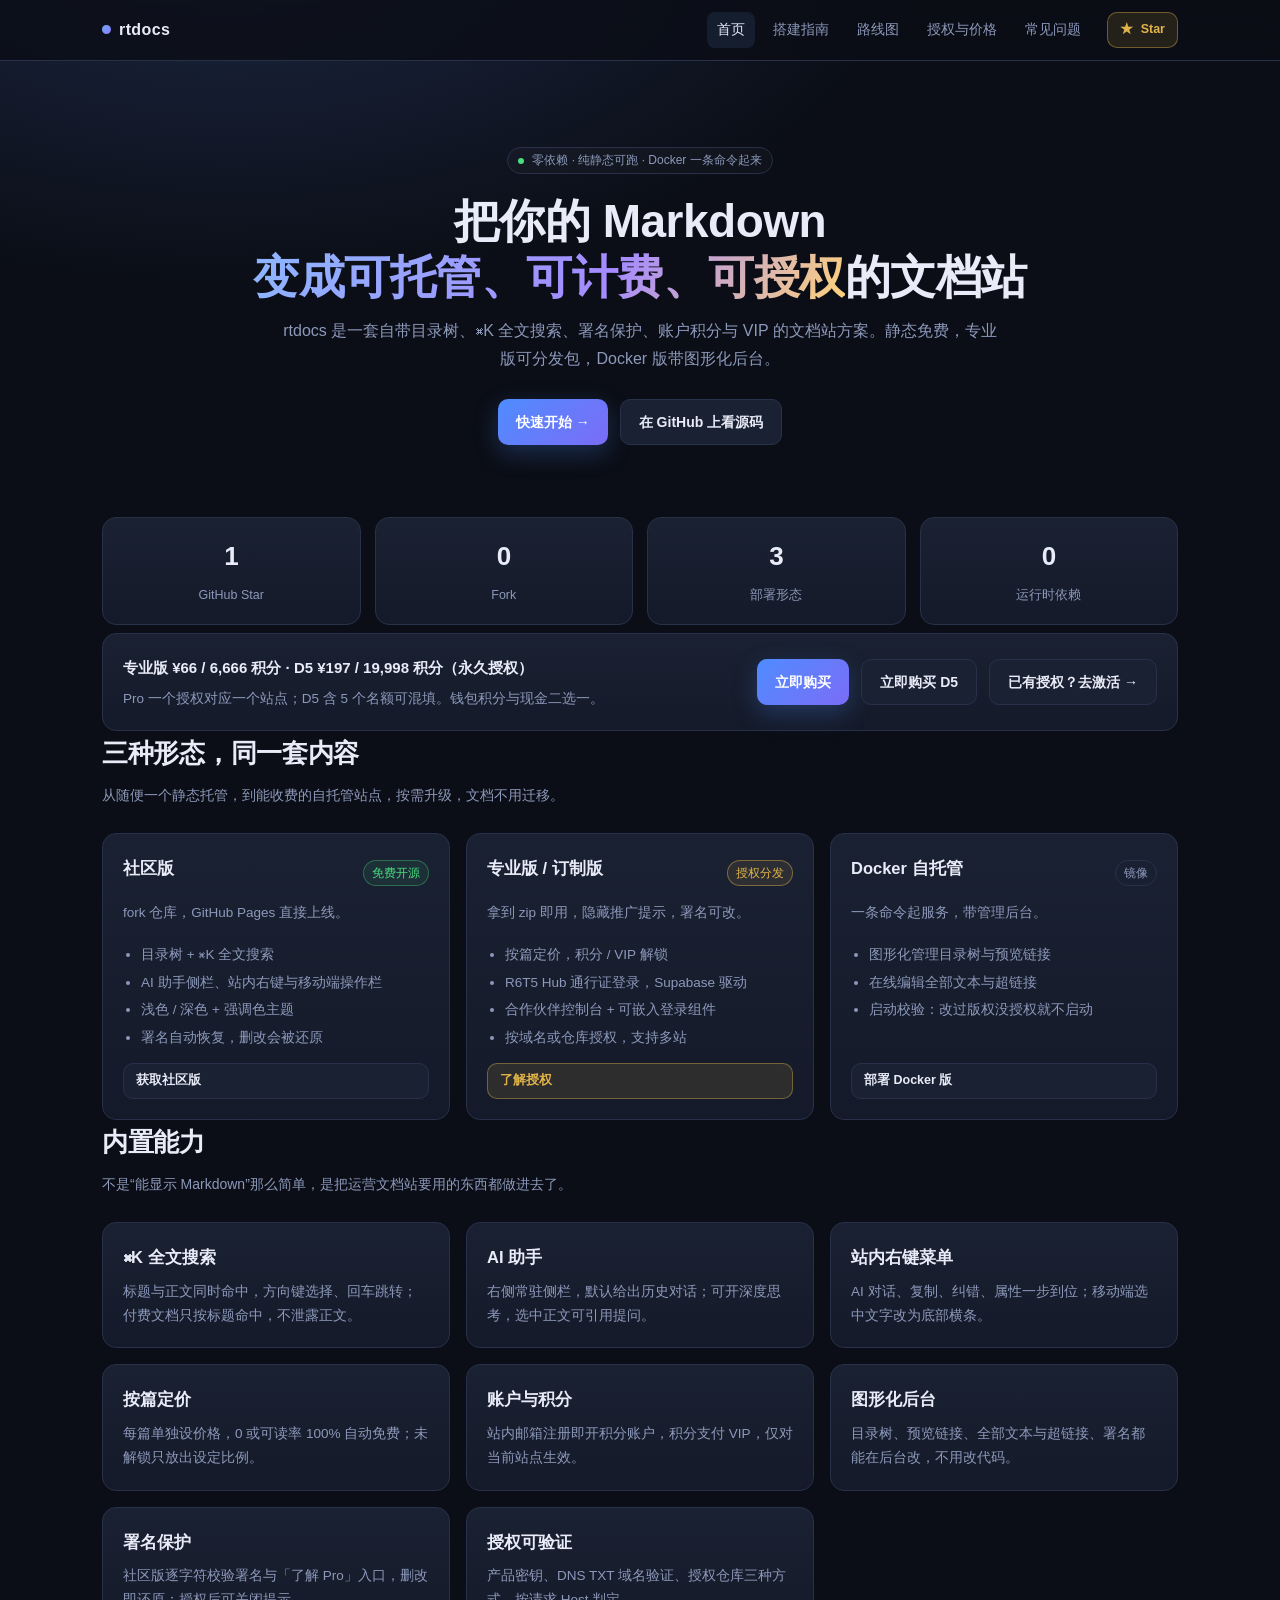
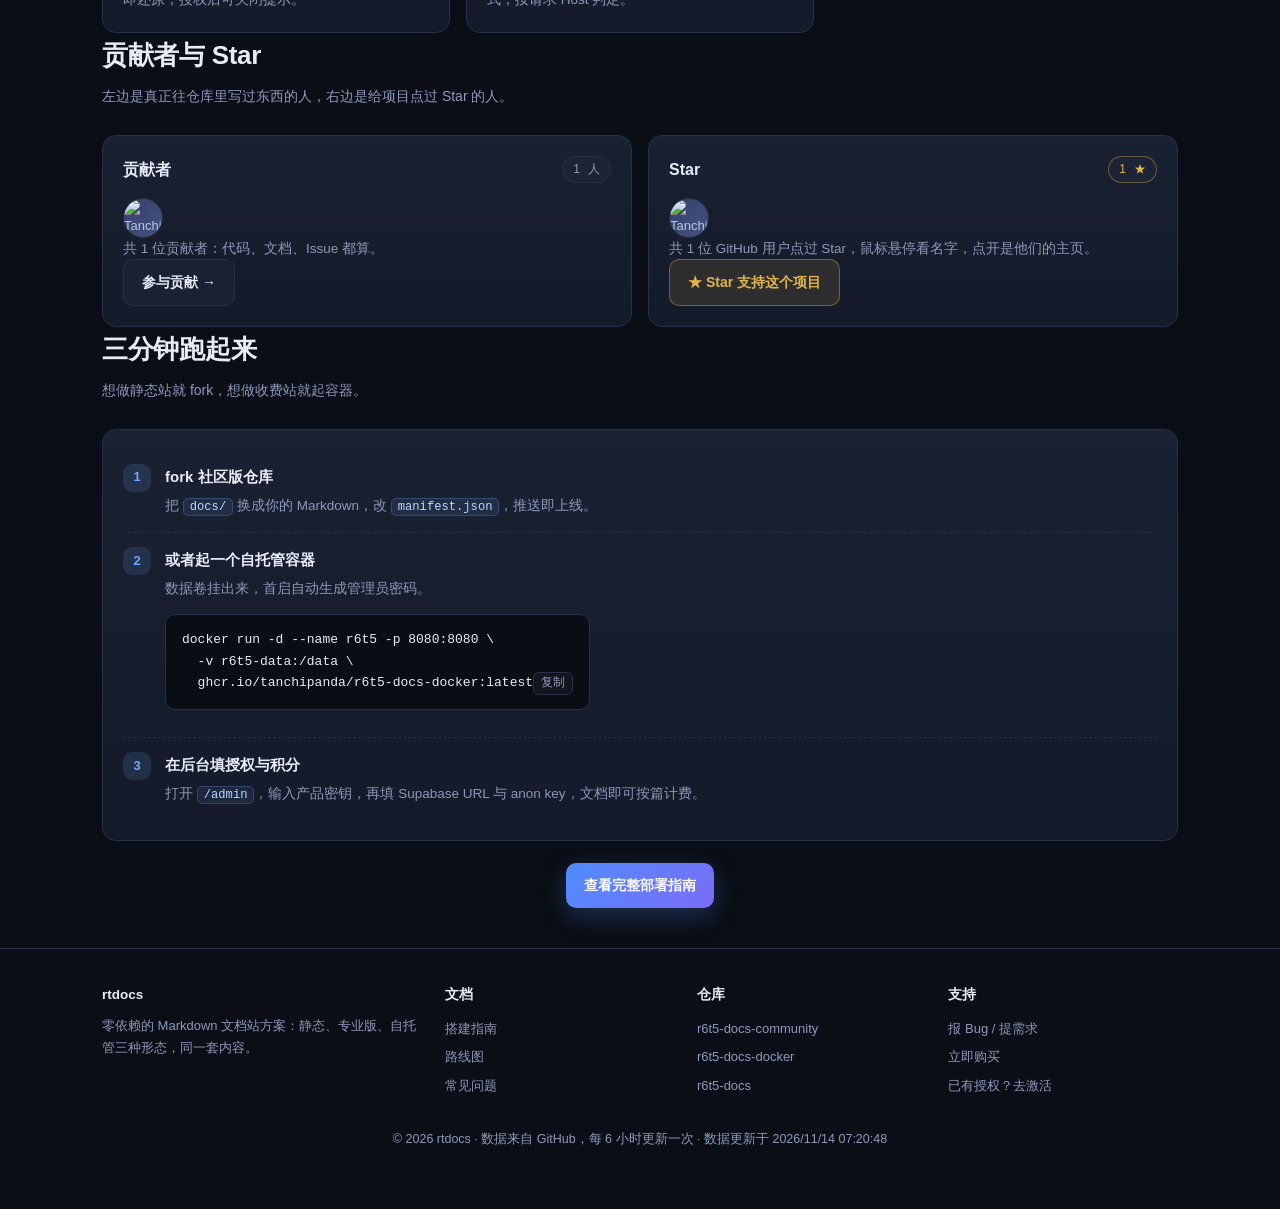
==== commit 646c2e68: "feat(home): 横幅与页脚加入立即购买 / 去激活入口" ====
--- a/index.html
+++ b/index.html
@@ -48,6 +48,11 @@
     <div>
       <b style="font-size:15px">专业版 ¥66 / 6,666 积分 · D5 ¥197 / 19,998 积分（永久授权）</b>
       <p style="color:var(--muted);font-size:13.5px;margin:5px 0 0">Pro 一个授权对应一个站点；D5 含 5 个名额可混填。钱包积分与现金二选一。</p>
+    </div>
+    <div class="cta" style="margin:0;flex-wrap:wrap">
+      <a class="btn primary" href="https://wallet.r6t5.dpdns.org/checkout.html?app=docs&d5=false" target="_blank" rel="noopener">立即购买</a>
+      <a class="btn" href="https://wallet.r6t5.dpdns.org/checkout.html?app=docs&d5=true" target="_blank" rel="noopener">立即购买 D5</a>
+      <a class="btn" href="https://myacc.r6t5.dpdns.org/license.html" target="_blank" rel="noopener">已有授权？去激活 →</a>
     </div>
   </div>
 </div>
@@ -172,7 +177,8 @@
       </div>
       <div><h5>支持</h5>
         <a href="https://github.com/TanchiPanda/r6t5-docs-community/issues/new/choose" target="_blank" rel="noopener">报 Bug / 提需求</a>
-        <a href="pricing.html">获取授权</a>
+        <a href="https://wallet.r6t5.dpdns.org/checkout.html?app=docs&d5=false" target="_blank" rel="noopener">立即购买</a>
+        <a href="https://myacc.r6t5.dpdns.org/license.html" target="_blank" rel="noopener">已有授权？去激活</a>
       </div>
     </div>
     <div class="copy">© 2026 rtdocs · 数据来自 GitHub，每 6 小时更新一次 · <span id="updatedAt"></span></div>
